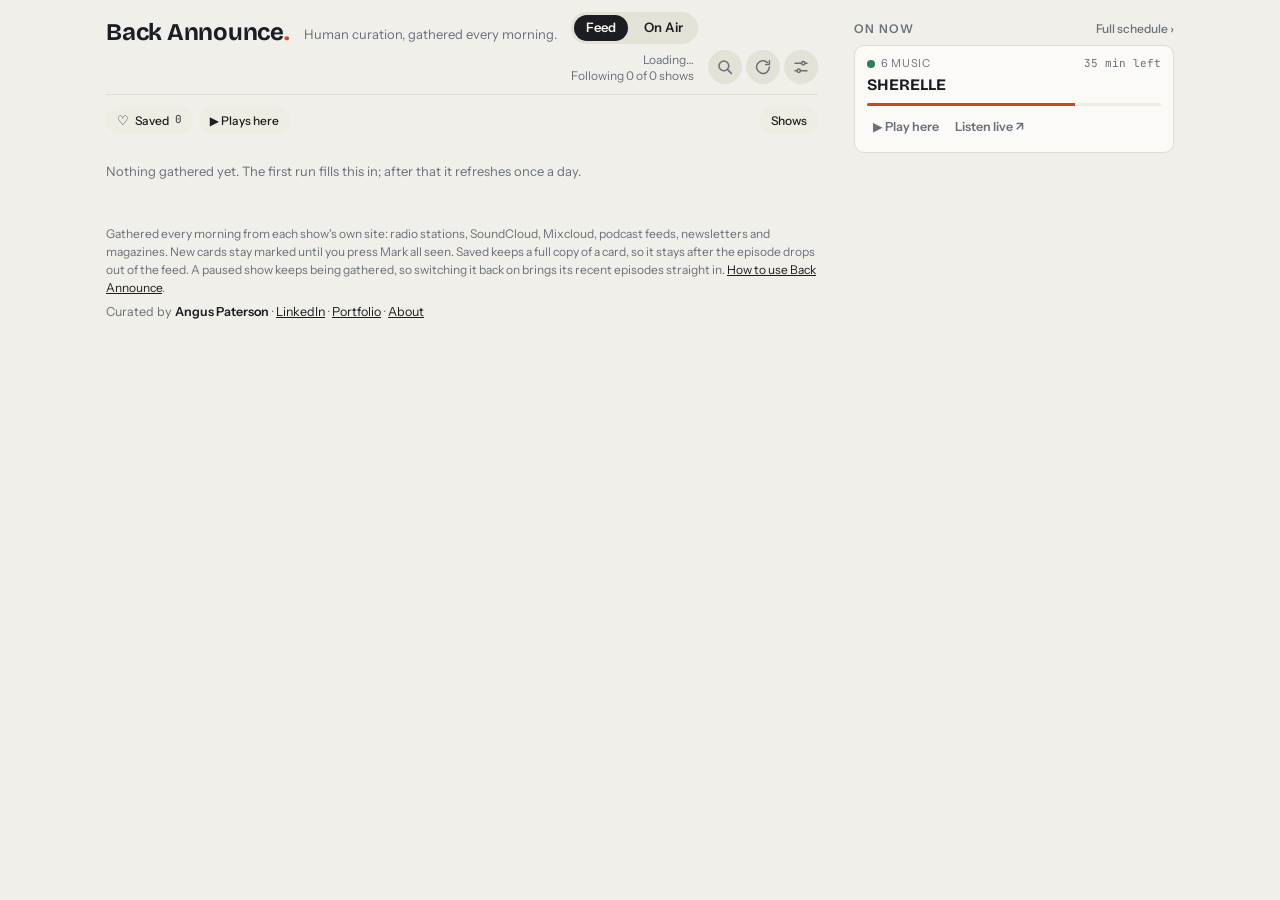
==== web/index.html @ 8b557dff "web: search, resume and Up next, show descriptions, laptop layout, opening screen - Search across re" ====
<!doctype html>
<html lang="en-AU">
<head>
<meta charset="utf-8">
<meta name="viewport" content="width=device-width, initial-scale=1, viewport-fit=cover">
<title>Back Announce: human curation, gathered every morning</title>
<meta name="description" content="Human curation, gathered every morning: radio shows, mixes, podcasts and writing where someone tells you what you just heard.">
<!-- The card LinkedIn, Facebook and X show when the address is shared. -->
<meta property="og:type" content="website">
<meta property="og:site_name" content="Back Announce">
<meta property="og:title" content="Back Announce: human curation, gathered every morning">
<meta property="og:description" content="Hand-picked radio shows, mixes, podcasts and music writers in one timeline. No algorithm, no account.">
<meta property="og:url" content="https://angusthomaspaterson.github.io/back-announce/">
<meta property="og:image" content="https://angusthomaspaterson.github.io/back-announce/icons/preview.png">
<meta property="og:image:width" content="1200">
<meta property="og:image:height" content="630">
<meta name="twitter:card" content="summary_large_image">
<meta name="theme-color" content="#f0efe9" media="(prefers-color-scheme: light)">
<meta name="theme-color" content="#121417" media="(prefers-color-scheme: dark)">
<meta name="mobile-web-app-capable" content="yes">
<meta name="apple-mobile-web-app-capable" content="yes">
<meta name="apple-mobile-web-app-status-bar-style" content="default">
<meta name="apple-mobile-web-app-title" content="Back Announce">
<link rel="manifest" href="manifest.webmanifest">
<link rel="icon" href="icons/icon.svg" type="image/svg+xml">
<link rel="apple-touch-icon" href="icons/apple-touch-icon.png">
<link rel="preconnect" href="https://fonts.googleapis.com">
<link rel="preconnect" href="https://fonts.gstatic.com" crossorigin>
<link rel="stylesheet" href="https://fonts.googleapis.com/css2?family=Bricolage+Grotesque:opsz,wght@12..96,500;12..96,700&family=Instrument+Sans:wght@400;500;600&family=JetBrains+Mono:wght@400;600&display=swap">
<link rel="stylesheet" href="app.css">
<!-- The light or dark setting, applied before anything paints. -->
<script>try{var t=localStorage.getItem('ba.theme');if(t==='light'||t==='dark')document.documentElement.dataset.theme=t}catch(e){}</script>
</head>
<body>

<!-- The opening screen: once per visit, skipped when the device asks for less motion. -->
<div class="splash" id="splash" aria-hidden="true">
  <div class="sp-in">
    <svg class="sp-rings" viewBox="0 0 200 200" aria-hidden="true"><circle cx="100" cy="100" r="30"/><circle cx="100" cy="100" r="30"/><circle cx="100" cy="100" r="30"/></svg>
    <b class="sp-word">Back Announce<i>.</i></b>
    <span class="sp-tag">Human curation, gathered every morning.</span>
  </div>
</div>
<script>try{if(sessionStorage.getItem('ba.splashed')||matchMedia('(prefers-reduced-motion: reduce)').matches)document.getElementById('splash').remove();else sessionStorage.setItem('ba.splashed','1')}catch(e){var s=document.getElementById('splash');if(s)s.remove()}</script>

<header class="top">
  <h1 id="title">Back Announce</h1>
  <p class="tagline" id="tagline">Human curation, gathered every morning.</p>
  <nav class="tabs" aria-label="Sections">
    <a href="#feed" id="tabFeed">Feed <span class="badge" id="feedNew" hidden></span></a>
    <a href="#onair" id="tabOnair">On Air <span class="dot" id="onairLive" aria-hidden="true" hidden></span></a>
  </nav>
  <div class="meta" id="meta">Loading…</div>
  <div class="clocks" id="clocks" hidden>
    <div class="clock"><span class="lbl" id="lblHome">Perth</span><span class="t num" id="clkPerth">--:--</span><span class="z" id="datePerth"></span></div>
    <div class="clock"><span class="lbl">London</span><span class="t num" id="clkLon">--:--</span><span class="z" id="zLon"></span></div>
    <div class="clock"><span class="lbl">Sydney</span><span class="t num" id="clkSyd">--:--</span><span class="z" id="zSyd"></span></div>
  </div>
  <div class="hacts">
    <a class="ibtn" id="searchBtn" href="#search" aria-label="Search" title="Search"><svg viewBox="0 0 24 24" width="18" height="18" fill="none" stroke="currentColor" stroke-width="2" stroke-linecap="round" aria-hidden="true"><circle cx="10.5" cy="10.5" r="6.5"/><path d="M15.5 15.5 20.5 20.5"/></svg></a>
    <button class="ibtn" id="refreshBtn" aria-label="Refresh" title="Refresh"><svg viewBox="0 0 24 24" width="18" height="18" fill="none" stroke="currentColor" stroke-width="2" stroke-linecap="round" stroke-linejoin="round" aria-hidden="true"><path d="M20.5 12a8.5 8.5 0 1 1-2.6-6.1"/><path d="M20.5 3.5v5h-5"/></svg></button>
    <button class="ibtn" id="settingsBtn" aria-label="Settings" title="Settings"><svg viewBox="0 0 24 24" width="18" height="18" fill="none" stroke="currentColor" stroke-width="2" stroke-linecap="round" aria-hidden="true"><path d="M4 7h9M17 7h3M4 17h3M11 17h9"/><circle cx="15" cy="7" r="2.2"/><circle cx="9" cy="17" r="2.2"/></svg></button>
  </div>
</header>

<main id="feed" class="fd">
  <section class="welcome" id="welcome" aria-label="Welcome" hidden></section>
  <div class="filters" id="filters" role="group" aria-label="Groups"></div>
  <div id="stream"><div class="loading"><b>Back Announce<i>.</i></b><span>Human curation, gathered every morning.</span></div></div>
  <div class="srchead" id="srcHead" hidden></div>
  <div id="srcPage" hidden></div>
  <section id="addView" hidden>
    <div class="srchead"><button class="chip back" id="addBack">‹ Back</button></div>
    <div class="add" id="addBody"></div>
  </section>
  <section id="suggestView" hidden>
    <div class="srchead"><button class="chip back" id="suggestBack">‹ Back</button></div>
    <div class="suggest set" id="suggestBody"></div>
  </section>
  <section id="searchView" hidden>
    <div class="srchead"><button class="chip back" id="searchBack">‹ Back</button>
      <input class="srcsearch" id="searchIn" type="search" placeholder="An artist, a DJ, a label, a track…" aria-label="Search episodes and shows" autocomplete="off" enterkeyhint="search"></div>
    <div id="searchOut"></div>
  </section>
  <section id="sourcesView" hidden>
    <div class="srchead"><button class="chip back" id="sourcesBack">‹ Back to the feed</button></div>
    <div class="mng" id="mng"></div>
    <div id="sources"></div>
  </section>
  <footer id="feedFoot">
    <p>Gathered every morning from each show's own site: radio stations, SoundCloud, Mixcloud, podcast feeds, newsletters and magazines. New cards stay marked until you press Mark all seen. Saved keeps a full copy of a card, so it stays after the episode drops out of the feed. A paused show keeps being gathered, so switching it back on brings its recent episodes straight in. <a href="#help">How to use Back Announce</a>.</p>
    <p class="credit">Curated by <b>Angus Paterson</b> · <a href="https://www.linkedin.com/in/angusthomaspaterson/" target="_blank" rel="noopener">LinkedIn</a> · <a href="https://anguspatersonux.com/" target="_blank" rel="noopener">Portfolio</a> · <a href="#help" class="visitor-only">About</a></p>
  </footer>
</main>

<!-- On a laptop, a second column beside the feed: what's on air now and the latest picks. -->
<aside class="side" id="side" aria-label="On now and Angus's picks">
  <section>
    <h2>On now <a href="#onair">Full schedule ›</a></h2>
    <div id="sideNow"></div>
  </section>
  <section id="sidePicksBox" hidden>
    <h2>Angus's picks <a href="#picks">All ›</a></h2>
    <div id="sidePicks"></div>
  </section>
</aside>

<main id="onair" class="oa" hidden>
  <div class="filters" id="oaFilters" role="group" aria-label="Stations"></div>
  <section>
    <h2>On now</h2>
    <div class="now" id="now"></div>
  </section>
  <section>
    <h2>Next 24 hours <span class="sub homezone">Perth time</span></h2>
    <div class="list" id="next"></div>
  </section>
  <section>
    <h2>This week <span class="sub homezone">Perth time</span></h2>
    <div class="days" id="days" role="tablist"></div>
    <div class="list" id="week"></div>
  </section>
  <section>
    <h2>Follow on demand <span class="sub">no fixed slot, or monthly</span></h2>
    <div class="follow" id="follow"></div>
  </section>
  <!-- Angus's own radio-app addresses and the clock-change note: owner only. -->
  <section class="owner-only">
    <h2>Stream addresses <span class="sub">paste into Transistor, Tray FM or Broadcasts</span></h2>
    <div class="streams" id="streams"></div>
  </section>
  <footer>
    <p id="dstNote" class="owner-only"></p>
    <p>Times are worked out from each station's own clock, daylight saving included. Stations move shows around; if a slot looks wrong, the station's own schedule wins.</p>
  </footer>
</main>

<main id="help" class="hp" hidden>
  <p class="strap">Human curation, gathered every morning.</p>

  <!-- For visitors: anyone using the app without the owner's token. -->
  <div class="visitor-only">
  <p class="lead">Back Announce gathers the latest episodes and articles from radio shows, mixes, podcasts and music writers into one timeline, plus what's live right now on the radio. Every show in it was chosen by a person. Nothing is recommended by an algorithm.</p>
  <p class="credit">Curated by <b>Angus Paterson</b> · <a href="https://www.linkedin.com/in/angusthomaspaterson/" target="_blank" rel="noopener">LinkedIn</a> · <a href="https://anguspatersonux.com/" target="_blank" rel="noopener">Portfolio</a></p>

  <h2>Make it yours</h2>
  <ul>
    <li>You start with Angus's feed. Tap <b>Shows</b> at the end of the row of chips to see every show in the catalogue, each with a switch. Switch off what you don't want, and switch on anything he has paused.</li>
    <li>On that screen, the search box finds a show by name. <b>New</b> lists shows added in the last three weeks.</li>
    <li><b>Pause show</b> on a card does the same as its switch: the show leaves your feed until you switch it back on.</li>
    <li>The coloured chips (NTS, BBC, Bass and so on) hide or show a whole category. <b>▶ Plays here</b> shows only episodes you can play inside the app.</li>
    <li>Know a show that belongs here? <b>Suggest a show</b>, on the Shows screen, sends Angus the link.</li>
  </ul>

  <h2>The feed</h2>
  <ul>
    <li><b>Newest first,</b> under day headings in your own time. <b>New</b> marks anything since you last pressed <b>Mark all seen</b>.</li>
    <li><b>Tap a card's text</b> to read all of it. Where a station publishes its tracklist, it's there.</li>
    <li><b>Tap a show's name</b> to see what it's about and its latest episodes. <b>Back</b> returns you to the same spot.</li>
    <li><b>Search</b> (the magnifying glass, top right) looks through every recent episode's title, description and tracklist, and every show. Try an artist, a DJ or a label.</li>
    <li><b>Open</b> goes to the episode or article; the button says where, such as <b>Open in NTS</b>. On Android it opens the NTS, BBC Sounds, ABC listen, SoundCloud, Mixcloud or Spotify app if you have it.</li>
    <li><b>Save</b> (the heart) keeps a copy in your Saved list, so it stays after the episode drops out of the feed. <b>Share</b> sends the episode to someone.</li>
    <li><b>Angus's picks</b> are episodes he has singled out, each with a note on why.</li>
  </ul>

  <h2>Listening here</h2>
  <ul>
    <li><b>▶ Play</b> plays the episode in the player at the bottom, where the audio allows it. Your phone's lock screen shows it too.</li>
    <li>Stop part way and the button says <b>Resume</b> with the time; it picks up where you left off. A thin bar on the card shows how far you got, and <b>Played ✓</b> marks one you finished.</li>
    <li><b>+ Up next</b> lines an episode up to play after the current one. The player shows what's next.</li>
    <li>In the player, <b>−15s</b> and <b>+30s</b> skip, and the speed button cycles through 1×, 1.25×, 1.5×, 2× and 0.75×.</li>
  </ul>

  <h2>Take it with you</h2>
  <ul>
    <li><b>Take it to another device</b>, on the Shows screen and in Settings, makes a link and a QR code that carry your shows and Saved cards. Open it on your other phone or computer.</li>
    <li><b>Share my feed</b> makes a link to the shows you follow, for a friend to try.</li>
    <li><b>Install it:</b> Settings has an <b>Install</b> button where your browser allows it. Otherwise, in Chrome or Edge use Install in the browser's menu; on an iPhone use Safari's Share button, then Add to Home Screen. It then opens like any other app.</li>
  </ul>

  <h2>On Air</h2>
  <ul>
    <li><b>On now</b> with time left, <b>Next 24 hours</b>, and <b>This week</b> by day, all in your own time.</li>
    <li><b>Listen live</b> opens the station's own player. <b>Play here</b> plays it in the app where the station allows it.</li>
  </ul>

  <h2>Your privacy</h2>
  <p>There is no account. Your shows, Saved cards, listening places and seen marker are kept in this browser, on this device, and are never uploaded. Clearing the browser's data removes them, so use <b>Take it to another device</b> if you want a copy.</p>
  <p>Visits are counted anonymously with <a href="https://www.goatcounter.com/" target="_blank" rel="noopener">GoatCounter</a>, so Angus can see roughly how many people use the app and which screens they open. It sets no cookies, keeps no IP addresses and can't tell who you are. It never records which shows or episodes you follow, save or play.</p>

  <h2 id="about">About</h2>
  <p>Back Announce was made by Angus Paterson, a former music journalist in Perth, to keep up with the radio shows, mixes and writers he follows without an algorithm choosing for him. It reads each show's own public feed or page once a day and links back to it. Every episode plays from, or opens at, the show's own home, and the credit stays with the people who made it.</p>
  <p>Run a show listed here and would rather it wasn't? Or spotted something wrong? Message Angus on <a href="https://www.linkedin.com/in/angusthomaspaterson/" target="_blank" rel="noopener">LinkedIn</a> and he'll sort it.</p>

  <h2>When things update</h2>
  <p>The feed is gathered once a day, early in the morning Perth time. Press <b>Refresh</b> (the circular arrow, top right) to load the latest.</p>

  <h2>Starting again</h2>
  <p>Settings (the two sliders, top right) has <b>Start again</b>, which brings back the welcome screen and Angus's selection. Your Saved cards stay.</p>
  </div>

  <!-- For the owner: the device has a token. -->
  <div class="owner-only">
  <p class="lead">Radio shows, mixes, podcasts and writing from the sources you chose, in one timeline, plus what's live now on your stations. Everything lives in your GitHub repository <a href="https://github.com/angusthomaspaterson/back-announce" target="_blank" rel="noopener">back-announce</a>; this app and any other device read and write the same copy.</p>

  <h2>Set up each device once</h2>
  <ol>
    <li><b>Install it.</b> On the Pixel, open the site in Chrome, tap the three dots, then <b>Add to Home screen</b> and <b>Install</b>. On the laptop, use the install icon at the right of Chrome's address bar.</li>
    <li><b>Turn on saving.</b> Tap the Settings button (the two sliders, top right), paste a GitHub token and press <b>Save token</b>. Settings has the steps for making one under "How to make a token". Make a separate token for each device.</li>
    <li>Without a token the app works as it does for a visitor: Save, Pause and Mark all seen are kept on that device only and don't reach your other devices.</li>
  </ol>

  <h2>Feed</h2>
  <ul>
    <li><b>Newest first,</b> under day headings in Perth time. <b>New</b> marks anything since you last pressed <b>Mark all seen</b>; the number on the Feed tab counts them.</li>
    <li><b>Tap a card's text</b> to read all of it. On a First Floor recommendations card this also lists each record with its link.</li>
    <li><b>Tap the round initials or the source's name</b> to see everything stored from that source. <b>Back</b> returns you to the same spot.</li>
    <li><b>Group chips</b> (Bass, NTS, Writing and so on) hide or show a group. This is remembered on this device only.</li>
    <li><b>Open</b> goes to the episode or article. <b>Play</b> plays it in the player at the bottom; the lock screen shows it, with play, pause, back 15 seconds and forward 30. The player also has a speed button, and <b>+ Up next</b> on a card queues an episode.</li>
    <li>Each device remembers where you stopped an episode: the button then says <b>Resume</b> with the time, and a finished one shows <b>Played ✓</b>. This is kept on the device, not in GitHub.</li>
    <li><b>Search</b> (the magnifying glass) looks through every recent episode's title, description and tracklist, and every source.</li>
    <li><b>Save</b> (the heart) keeps a full copy in Saved, so it stays after the episode drops out of the feed.</li>
    <li><b>Pause source</b> hides that source on every device. It is still gathered, so resuming it brings its recent episodes straight back.</li>
    <li>Every Save, Pause and Mark all seen shows a message at the bottom with <b>Undo</b>.</li>
    <li><b>Refresh</b> (the circular arrow, top right) fetches the latest feed and any changes from your other device. It also happens by itself when you come back to the app after a few minutes.</li>
  </ul>

  <h2>Saved</h2>
  <ul>
    <li>Tap the <b>Saved</b> chip at the start of the row. Newest saves first, under the day you saved them.</li>
    <li>Tap the heart to remove one; <b>Undo</b> brings it back.</li>
  </ul>

  <h2>Sources</h2>
  <ul>
    <li>Tap the <b>Sources</b> chip at the end of the row. Each source has a switch; <b>Pause group</b> and <b>Resume group</b> do a whole group.</li>
    <li><b>All, Following, Paused</b> filter the list. <b>Keep only my original 20</b>, the "added 1 Oct" and "added 11 Oct" buttons and <b>Resume everything</b> work on whole batches.</li>
    <li>The right-hand column shows the date of the newest item, or <b>failed</b> (the last fetch didn't work, the older items are kept), or <b>link only</b> (the site refused the gatherer, and the card opens the site instead).</li>
    <li>Tap a name to open that source's page.</li>
  </ul>

  <h2>On Air</h2>
  <ul>
    <li><b>On now</b> with time left, <b>Next 24 hours</b>, and <b>This week</b> by day. Everything is in Perth time, and UK, Sydney and Berlin clock changes are handled automatically.</li>
    <li><b>Station chips</b> hide or show a station on this device.</li>
    <li><b>Listen live</b> opens the station's own player. <b>Play here</b> plays it in the app, and the lock screen shows the show on now, updating when the next one starts.</li>
    <li><b>Copy stream</b> copies the address for a radio app. triple j, Double J and FluxFM can't play inside the app; use Listen live for those.</li>
  </ul>

  <h2>Offline</h2>
  <p>The app keeps the last feed and your recent pictures, so it opens with no signal. Saves and pauses made offline are sent when the connection is back. Playing audio needs a connection.</p>

  <h2>When things update</h2>
  <ul>
    <li><b>The feed</b> is gathered on GitHub once a day, early in the morning. It's set for 3:17 am Perth time, but GitHub often runs it a couple of hours late, so it's usually done by about 6 am. A source you add is gathered within a few minutes.</li>
    <li><b>The Substack newsletters</b> (First Floor, No Tags, Futurism Restated, Tone Glow, Erratic Aesthetic, and five you've paused) are gathered by the laptop once a day, at 5:30 am or as soon as it's next on, because Substack turns GitHub away. YouTube does the same, so Underground Live Forever is gathered by the laptop too.</li>
    <li><b>The Back Announce page in Claude</b> copies the latest episodes, your Saved list and upcoming releases at about 7 am each day.</li>
    <li><b>The app</b> picks up a new gather a few minutes after it finishes.</li>
    <li><b>Your saves and pauses</b> reach GitHub a couple of seconds after you tap. The status line says "saving…" until they have.</li>
  </ul>

  <h2>If something looks wrong</h2>
  <ul>
    <li><b>The status line says "not saved".</b> Open Settings; it says why. Usually the token has expired, so make a new one and paste it in.</li>
    <li><b>The "Updated" time is more than a day old,</b> or a yellow note at the top of the feed says it hasn't refreshed. On GitHub, open the repository's <a href="https://github.com/angusthomaspaterson/back-announce/actions" target="_blank" rel="noopener">Actions</a> tab and choose <b>Gather the feed</b>. If a yellow banner says it was disabled, press <b>Enable workflow</b>. Then press <b>Run workflow</b>.</li>
    <li><b>The Substack sources are behind.</b> The laptop has been off; they catch up next time it's on.</li>
    <li><b>A source says "failed" for days.</b> The site may have moved its feed. Ask Claude in the back-announce folder to look into it.</li>
    <li><b>You see an old version of the app.</b> Close it fully and open it again.</li>
  </ul>

  <h2>Adding a source</h2>
  <ul>
    <li>On the Sources screen, tap <b>+ Add source</b> and paste a link. Or, in another app such as NTS, SoundCloud, Mixcloud or Apple Podcasts, tap <b>Share</b> and choose <b>Back Announce</b>.</li>
    <li>Links that work: NTS and Rinse FM shows or episodes, Mixcloud and SoundCloud accounts or tracks, Apple Podcasts shows, any podcast or newsletter feed, Substack newsletters, and magazine websites that publish a feed. Spotify, YouTube and Bandcamp pages don't have feeds.</li>
    <li>GitHub checks the link, which takes about a minute, then shows the latest episodes. Check the name, pick a group (or make a new one) and tap <b>Add to Back Announce</b>. Its episodes arrive a few minutes later.</li>
    <li>If you already follow it, the app says so and takes you to its page.</li>
    <li>To rename, regroup or remove a source, ask Claude in the back-announce folder for now.</li>
  </ul>

  <h2>Opening links in other apps</h2>
  <ul>
    <li>On the Pixel, links open in their own apps: SoundCloud, Mixcloud, Spotify, NTS, YouTube, KEXP, BBC Sounds, and ABC listen for triple j and Double J. If an app isn't installed, the link opens the website instead.</li>
    <li>Rinse FM links open the Rinse website, because the Rinse app doesn't accept links from other apps. For Rinse live, open the Rinse app yourself.</li>
    <li>Podcast episodes and Anjunadeep releases have a <b>Spotify</b> button. It opens Spotify searching for that episode or release, usually with the right one at the top. Mixes, radio shows and writing don't have one, because they are rarely on Spotify.</li>
  </ul>

  <h2>Visitors and your picks</h2>
  <ul>
    <li><b>Visitors</b> (anyone without your token) start with your followed shows and can pause, save and mark seen for themselves. Their choices stay in their own browser and never reach you or GitHub. They don't see your Saved list in the app.</li>
    <li><b>Pick</b>, on any card, adds it to <b>Angus's picks</b> with your note. Picks are public. Tap <b>Picked ✓</b> to change the note or remove the pick. The newest 40 are kept.</li>
    <li><b>Share my feed</b>, on the Sources screen, makes a link to the shows you follow.</li>
    <li>To see what a visitor sees, open the site in a private browser window.</li>
    <li><b>Visit counts</b> are at <a href="https://backannounce.goatcounter.com/" target="_blank" rel="noopener">backannounce.goatcounter.com</a>: screens opened and actions such as Play or Save, never which show. Devices with your token aren't counted.</li>
  </ul>
  </div>
</main>

<div class="player" id="player" hidden>
  <div class="pinfo"><span class="pname" id="pName"></span><span class="psub" id="pSub"></span></div>
  <button class="pclose" id="pClose" aria-label="Close player">✕</button>
  <audio id="audio" controls preload="none"></audio>
  <div class="pctl">
    <button class="pb" id="pBack" aria-label="Back 15 seconds">−15s</button>
    <button class="pb" id="pFwd" aria-label="Forward 30 seconds">+30s</button>
    <button class="pb" id="pRate" aria-label="Playback speed">1×</button>
    <span class="pnext" id="pNext" hidden><span class="lbl">Up next</span> <span class="nm" id="pNextName"></span>
      <button class="pb" id="pSkip">Play now</button><button class="pb q" id="pClear" aria-label="Clear Up next">Clear</button></span>
  </div>
</div>

<dialog class="settings" id="settings" aria-labelledby="setTitle">
  <form method="dialog" class="set">
    <h2 id="setTitle">Settings</h2>
    <div class="visitor-only">
      <p class="hint">Your shows, Saved cards and seen marker are kept on this device only. There is no account, and none of them is uploaded. Visits are counted anonymously (see Help, Your privacy).</p>
      <div class="setrow"><button type="button" class="btn" id="setCarry">Take it to another device</button><button type="button" class="btn" id="setShare">Share my feed</button></div>
      <div class="setrow"><button type="button" class="btn" id="setReset" title="Bring back the welcome screen and Angus's selection. Your Saved cards stay.">Start again</button></div>
    </div>
    <label for="themeSel">Appearance</label>
    <select id="themeSel" class="setsel"><option value="auto">Match this device</option><option value="light">Light</option><option value="dark">Dark</option></select>
    <div class="setrow" id="installRow" hidden><button type="button" class="btn p" id="installBtn">Install Back Announce</button></div>
    <p class="hint" id="installHint" hidden></p>
    <details id="ownerBox">
    <summary class="visitor-only">Owner sign-in</summary>
    <p class="hint">A GitHub token makes this one of Angus's own devices: saves, pauses and picks go to the repository and reach his other devices. It is kept on this device only, and only ever sent to GitHub.</p>
    <label for="tokenIn">GitHub token</label>
    <input id="tokenIn" type="password" autocomplete="off" autocapitalize="off" spellcheck="false" placeholder="github_pat_…">
    <div class="setrow"><button type="button" class="btn p" id="tokenSave">Save token</button><button type="button" class="btn" id="tokenRemove" hidden>Remove token</button></div>
    <p class="setstatus" id="tokenStatus" role="status"></p>
    <details>
      <summary>How to make a token</summary>
      <ol>
        <li>On this device, open <a href="https://github.com/settings/personal-access-tokens/new" target="_blank" rel="noopener">github.com/settings/personal-access-tokens/new</a> and sign in.</li>
        <li><b>Token name:</b> Back Announce, plus the device, for example <code>Back Announce Pixel</code>.</li>
        <li><b>Expiration:</b> pick the longest option offered, and note the date.</li>
        <li><b>Repository access:</b> choose <b>Only select repositories</b>, then pick <b>back-announce</b>.</li>
        <li><b>Permissions:</b> open <b>Repository permissions</b>, find <b>Contents</b> and set it to <b>Read and write</b>. Leave everything else alone. GitHub adds Metadata (read only) by itself; that is expected.</li>
        <li>Press <b>Generate token</b>, copy it, paste it in the box above and press <b>Save token</b>.</li>
      </ol>
      <p class="hint">Treat it like a password. Make a separate one for each device, so you can cancel one without affecting the other.</p>
    </details>
    </details>
    <p class="hint"><a href="#help" id="helpLink">How to use Back Announce</a></p>
    <p class="hint" id="versionLine"></p>
    <div class="setrow end"><button class="btn" value="close">Close</button></div>
  </form>
</dialog>

<dialog class="settings" id="carryDlg" aria-labelledby="carryTitle">
  <form method="dialog" class="set">
    <h2 id="carryTitle">Take it to another device</h2>
    <p class="hint" id="carryWhat"></p>
    <div class="qr" id="carryQr"></div>
    <p class="hint" id="carryScan">Point the other device's camera at this code and open the link it shows. Saved cards come across where the episode is still in the feed.</p>
    <p class="hint">Or copy a link that carries everything, and send it to yourself.</p>
    <div class="setrow"><button type="button" class="btn p" id="carryCopy">Copy link</button></div>
    <p class="setstatus" id="carryStatus" role="status"></p>
    <p class="hint">Nothing is uploaded. The code and the link hold your choices themselves, so anyone you give them to can copy your setup.</p>
    <div class="setrow end"><button class="btn" value="close">Close</button></div>
  </form>
</dialog>

<dialog class="settings" id="pickDlg" aria-labelledby="pickTitle">
  <form method="dialog" class="set">
    <h2 id="pickTitle">Angus's picks</h2>
    <p class="hint" id="pickWhat"></p>
    <label for="pickNote">Why is this one worth hearing?</label>
    <textarea id="pickNote" rows="4" maxlength="400" placeholder="A line or two, in your own words"></textarea>
    <p class="hint">Picks are public: every visitor sees this card and your note. Your Saved list is separate and isn't shown to anyone.</p>
    <div class="setrow"><button type="button" class="btn p" id="pickSave">Save pick</button><button type="button" class="btn" id="pickRemove" hidden>Remove pick</button></div>
    <p class="setstatus" id="pickStatus" role="status"></p>
    <div class="setrow end"><button class="btn" value="close">Cancel</button></div>
  </form>
</dialog>

<div class="toast" id="toast" role="status" aria-live="polite" hidden><span id="toastTxt"></span><button id="toastUndo">Undo</button></div>

<script type="module" src="js/app.js"></script>
</body>
</html>
---- web/app.css ----
/* Back Announce. Tokens and layout ported from the Claude version: one column of cards for the feed,
   a listings page with a time rail for On Air. */
:root{
  --bg:#f0efe9; --panel:#fbfaf6; --fg:#1b1d22; --muted:#6b6f78; --line:#dedcd3;
  --accent:#d3441c; --accent-ink:#ffffff; --live:#d3441c; --soft:#efece3; --chip:#e4e1d6; --chip-on:#1b1d22; --chip-on-fg:#f5f4ef; --new:#d3441c; --shadow:0 1px 2px rgba(27,29,34,.06);
  --display:"Bricolage Grotesque","Instrument Sans",system-ui,sans-serif;
  --body:"Instrument Sans",system-ui,-apple-system,"Segoe UI",sans-serif;
  --mono:"JetBrains Mono",ui-monospace,SFMono-Regular,Menlo,monospace;
  color-scheme:light;
}
@media (prefers-color-scheme: dark){ :root:not([data-theme="light"]){
  --bg:#121417; --panel:#1c1f26; --fg:#ecebe4; --muted:#9a9ea8; --line:#2e323b;
  --accent:#ff6a3d; --accent-ink:#15171c; --live:#ff6a3d; --soft:#262a33; --chip:#272b34; --chip-on:#ecebe4; --chip-on-fg:#15171c; --new:#ff6a3d; --shadow:none; color-scheme:dark } }
:root[data-theme="dark"]{
  --bg:#121417; --panel:#1c1f26; --fg:#ecebe4; --muted:#9a9ea8; --line:#2e323b;
  --accent:#ff6a3d; --accent-ink:#15171c; --live:#ff6a3d; --soft:#262a33; --chip:#272b34; --chip-on:#ecebe4; --chip-on-fg:#15171c; --new:#ff6a3d; --shadow:none; color-scheme:dark }

*{box-sizing:border-box}
html{background:var(--bg)}
body{background:var(--bg);color:var(--fg);font-family:var(--body);font-size:14px;line-height:1.45;padding-inline:max(16px,env(safe-area-inset-left)) max(16px,env(safe-area-inset-right));padding-block:0 calc(40px + env(safe-area-inset-bottom,0px));max-width:680px;margin:0 auto}
body.has-player{padding-bottom:calc(190px + env(safe-area-inset-bottom,0px))}
a{color:inherit}
h1,h2,h3{margin:0;font-family:var(--display);text-wrap:balance}
button{font:inherit;color:inherit;background:none;border:0;cursor:pointer}
:focus-visible{outline:2px solid var(--accent);outline-offset:2px}
img{max-width:100%}
.num{font-family:var(--mono);font-variant-numeric:tabular-nums}
[hidden]{display:none !important}

/* ---- header and tabs ---- */
header.top{position:sticky;top:0;z-index:5;background:var(--bg);padding-block:calc(12px + env(safe-area-inset-top,0px)) 10px;border-bottom:1px solid var(--line);display:flex;flex-wrap:wrap;align-items:flex-end;gap:6px 14px}
header.top h1{font-size:24px;font-weight:700;letter-spacing:-.01em;line-height:1}
/* The strapline shows only on wide screens, beside the title; phones keep every pixel for the feed. */
.tagline{display:none;margin:0;color:var(--muted);font-size:13px;line-height:1;align-self:flex-end;padding-bottom:3px}
@media (min-width:900px){ .tagline{display:block} }
.tabs{display:flex;gap:4px;background:var(--chip);border-radius:999px;padding:3px}
.tabs a{text-decoration:none;font-weight:600;font-size:13px;padding:5px 12px;border-radius:999px;display:inline-flex;align-items:center;gap:6px;line-height:1.2}
.tabs a[aria-current="page"]{background:var(--chip-on);color:var(--chip-on-fg)}
.tabs .badge{font-family:var(--mono);font-size:10.5px;font-weight:600;background:var(--accent);color:var(--accent-ink);border-radius:999px;padding:1px 6px;line-height:1.4}
.tabs .dot{display:inline-block;width:8px;height:8px;border-radius:50%;background:var(--live);animation:pulse 2s infinite}
@keyframes pulse{0%,100%{opacity:1}50%{opacity:.35}}
@media (prefers-reduced-motion: reduce){.tabs .dot{animation:none}}
header.top .meta{color:var(--muted);font-size:12px;margin-left:auto;text-align:right;line-height:1.3}
.clocks{display:flex;gap:14px;margin-left:auto;flex-wrap:wrap}
.clock{display:flex;flex-direction:column;line-height:1.15}
.clock .lbl{font-size:10.5px;letter-spacing:.08em;text-transform:uppercase;color:var(--muted)}
.clock .t{font-family:var(--mono);font-size:17px;font-weight:600;font-variant-numeric:tabular-nums}
.clock .z{font-size:11px;color:var(--muted)}
.hacts{display:flex;gap:4px}
.ibtn{width:34px;height:34px;border-radius:50%;display:inline-flex;align-items:center;justify-content:center;color:var(--muted);background:var(--chip)}
.ibtn:hover{color:var(--fg)}
.ibtn[disabled]{cursor:default}
.ibtn.spin svg{animation:spin .9s linear infinite}
@keyframes spin{to{transform:rotate(360deg)}}
@media (max-width:420px){
  /* Row 1: title and the two round buttons. Row 2: the tabs. Row 3: the status line. */
  header.top h1{order:0;flex:1 1 calc(100% - 140px)} .hacts{order:1} .tabs{order:2}
  header.top .meta{order:3;width:100%;margin-left:0;text-align:left} .clocks{order:3;width:100%;margin-left:0}
}
.bad{color:var(--accent)}

/* ---- settings ---- */
dialog.settings{border:1px solid var(--line);border-radius:16px;background:var(--panel);color:var(--fg);padding:18px;width:min(460px,calc(100vw - 24px));max-height:calc(100dvh - 24px);overflow:auto}
dialog.settings::backdrop{background:rgba(0,0,0,.45)}
.set h2{font-size:20px;margin-bottom:6px}
.set label{display:block;font-weight:600;margin:14px 0 4px}
.set input{width:100%;font-family:var(--mono);font-size:13px;padding:9px 10px;border-radius:8px;border:1px solid var(--line);background:var(--bg);color:var(--fg)}
.set .hint{color:var(--muted);font-size:13px;margin:6px 0 0}
.set textarea{width:100%;font:inherit;font-size:14px;line-height:1.4;padding:9px 10px;border-radius:8px;border:1px solid var(--line);background:var(--bg);color:var(--fg);resize:vertical}
.setrow{display:flex;gap:8px;margin-top:10px;flex-wrap:wrap}
.setrow.end{justify-content:flex-end;margin-top:16px}
.setstatus{font-size:13px;margin:10px 0 0;min-height:1.4em}
.setstatus.bad{color:var(--accent)}
.set details{margin-top:14px;font-size:13px;border-top:1px solid var(--line);padding-top:10px}
.set summary{cursor:pointer;font-weight:600}
.set ol{padding-left:20px;margin:8px 0;display:grid;gap:6px}
.set code{font-family:var(--mono);font-size:12px;background:var(--soft);padding:1px 4px;border-radius:4px}
.btn[disabled]{opacity:.6;cursor:default}

/* ---- shared ---- */
.filters{display:flex;flex-wrap:wrap;gap:6px;padding-block:12px 4px;align-items:center}
.chip{border-radius:999px;padding:4px 10px;background:var(--chip);font-size:12px;font-weight:500;display:inline-flex;align-items:center;gap:6px;border:1px solid transparent}
.chip .sw{width:8px;height:8px;border-radius:50%;background:var(--sc,var(--muted))}
.chip[aria-pressed="true"]{background:var(--chip-on);color:var(--chip-on-fg)}
.chip[aria-pressed="false"]{opacity:.55}
.chip.act{margin-left:auto;background:var(--soft);opacity:1}
.chip .cnt{font-family:var(--mono);font-size:11px;opacity:.75}
.btn{border-radius:8px;padding:6px 10px;font-size:12.5px;font-weight:600;background:var(--soft);color:var(--fg);text-decoration:none;display:inline-flex;align-items:center;gap:5px}
.btn.p{background:var(--accent);color:var(--accent-ink)}
.btn.q{background:none;color:var(--muted);padding-inline:6px}
.btn.q:hover{color:var(--fg)}
.empty{color:var(--muted);padding:24px 0;font-size:13px;line-height:1.5}
.empty.err{color:var(--accent)}
footer{color:var(--muted);font-size:12px;padding-top:20px;line-height:1.5}
footer p{margin:0 0 6px}
.credit{color:var(--muted);font-size:12.5px}
.credit b{color:var(--fg);font-weight:600}
.credit a{color:var(--fg)}
/* Help and Settings show different parts to the owner (a token is on the device) and to a visitor. */
body[data-mode="owner"] .visitor-only, body[data-mode="visitor"] .owner-only, body:not([data-mode]) .owner-only{display:none}
/* The wordmark's orange full stop, on the feed's own title only. */
header.top h1.brand::after{content:".";color:var(--accent)}
.loading{padding:56px 0 40px;text-align:center;display:flex;flex-direction:column;gap:8px;align-items:center}
.loading b{font-family:var(--display);font-size:30px;font-weight:700;letter-spacing:-.02em;line-height:1}
.loading b i{font-style:normal;color:var(--accent)}
.loading span{color:var(--muted);font-size:14px}
.set .qr{margin:12px auto 4px;width:min(260px,70vw);background:#fff;border-radius:10px;padding:6px;line-height:0}
.set .qr svg{width:100%;height:auto;display:block}
.set details#ownerBox{margin-top:14px}
.set details#ownerBox > summary{font-size:13px;color:var(--muted);cursor:pointer}

/* ---- feed ---- */
.fd .day{display:flex;align-items:baseline;gap:10px;margin:20px 0 8px;font-size:12px;letter-spacing:.1em;text-transform:uppercase;color:var(--muted);font-weight:600}
.fd .day .rule{flex:1;height:1px;background:var(--line)}
.fd .card{background:var(--panel);border:1px solid var(--line);border-radius:14px;box-shadow:var(--shadow);padding:12px 14px 10px;margin-bottom:10px;min-width:0}
.fd .card .who{display:flex;align-items:center;gap:10px}
.fd .av{width:36px;height:36px;border-radius:50%;background:var(--sc,var(--muted));color:#fff;font-family:var(--display);font-weight:700;font-size:13px;display:flex;align-items:center;justify-content:center;flex:none;letter-spacing:.02em;overflow:hidden}
.fd .srcbtn{display:flex;align-items:center;gap:10px;text-align:left;min-width:0;padding:0;border-radius:10px}
.fd .srcbtn:not([disabled]):hover .nm{text-decoration:underline}
.fd .srcbtn[disabled]{cursor:default;opacity:1}
.fd .who-t{display:flex;flex-direction:column;min-width:0}
.fd .who-t .nm{font-weight:600;line-height:1.15}
.fd .who-t .sub{color:var(--muted);font-size:12px}
.fd .nm .go{color:var(--muted);font-weight:400;margin-left:2px}
.fd .card .who .t{margin-left:auto;text-align:right;color:var(--muted);font-size:12px;font-family:var(--mono);white-space:nowrap;line-height:1.2}
.fd .card .who .t .new{display:block;color:var(--new);font-weight:700;font-family:var(--body);font-size:11px;letter-spacing:.06em;text-transform:uppercase}
.fd .card .ttl{font-family:var(--display);font-size:18px;font-weight:700;line-height:1.2;margin-top:10px}
.fd .card .ttl a{text-decoration:none}
.fd .card .ttl a:hover{text-decoration:underline}
.fd .card .txt{color:var(--fg);opacity:.85;font-size:13.5px;margin-top:6px;display:-webkit-box;-webkit-line-clamp:4;-webkit-box-orient:vertical;overflow:hidden;white-space:pre-line;cursor:pointer}
.fd .card .txt.open{display:block;-webkit-line-clamp:unset}
.fd .card .links{margin-top:6px;font-size:13px;display:none;flex-direction:column;gap:2px}
.fd .card .links.open{display:flex}
.fd .card .links a{text-decoration:none;color:var(--fg)}
.fd .card .links a:hover{text-decoration:underline}
.fd .card .pic{display:block;margin-top:10px;border-radius:10px;overflow:hidden;background:var(--soft);border:1px solid var(--line)}
.fd .card .pic img{display:block;width:100%;height:auto;max-height:360px;object-fit:cover}
.fd .card .pic.sq img{max-height:none;aspect-ratio:1/1;max-width:320px}
.fd .card .pic.gone{display:none}
.fd .card .acts{display:flex;gap:6px;flex-wrap:wrap;align-items:center;margin-top:10px}
.fd .tag{font-family:var(--mono);font-size:11px;color:var(--muted);margin-left:auto;text-align:right}
.fd .more{display:block;width:100%;text-align:center;padding:12px;color:var(--muted);font-weight:600}
.fd .btn.heart span{font-size:15px;line-height:1}
.fd .btn.heart[aria-pressed="true"]{color:var(--accent);background:color-mix(in srgb,var(--accent) 14%,var(--soft))}
.fd .chip.heartchip .hrt{font-size:13px;line-height:1}
.fd .chip.heartchip[aria-pressed="false"]{opacity:1;background:var(--soft)}
.fd .chip.heartchip[aria-pressed="true"]{background:var(--accent);color:var(--accent-ink)}
.fd .chip.pickchip .hrt{font-size:12px;line-height:1;color:var(--accent)}
.fd .chip.pickchip[aria-pressed="false"]{opacity:1;background:var(--soft)}
.fd .chip.pickchip[aria-pressed="true"]{background:var(--chip-on);color:var(--chip-on-fg)}
/* Angus's note on a pick: his words, set apart from the station's own description. */
.fd .card .note{margin:8px 0 2px;padding:8px 12px;border-left:3px solid var(--accent);background:var(--soft);border-radius:0 8px 8px 0;font-size:14px;line-height:1.45;white-space:pre-line}
.fd .card .note .by{display:block;font-family:var(--mono);font-size:10.5px;font-weight:600;letter-spacing:.06em;text-transform:uppercase;color:var(--accent);margin-bottom:2px}
.fd .chip.src{background:var(--soft);opacity:1}
.fd .chip.playchip[aria-pressed="false"]{opacity:1;background:var(--soft)}
.fd .chip.playchip[aria-pressed="true"]{background:var(--accent);color:var(--accent-ink)}
.fd .card.linkonly .ttl{font-size:16px}

.fd .srchead{padding:12px 0 6px;border-bottom:1px solid var(--line);margin-bottom:4px}
.fd .srchead .back{background:var(--soft);opacity:1;margin-bottom:12px}
.fd .srchead .sh{display:flex;gap:12px;align-items:center}
.fd .srchead .av{width:52px;height:52px;font-size:18px}
.fd .srchead .sub{color:var(--muted);font-size:12.5px;margin-top:2px}
.fd .srchead .acts{display:flex;gap:6px;flex-wrap:wrap;margin-top:12px}

.fd .mng{display:flex;flex-direction:column;gap:10px;padding:12px 0 6px}
.fd .mng .sum{font-size:13px;color:var(--muted)}
.fd .mng .sum b{color:var(--fg);font-weight:600}
.fd .mng .row{display:flex;flex-wrap:wrap;gap:6px}
.fd .srcsearch{width:100%;font:inherit;font-size:14px;padding:8px 12px;border-radius:10px;border:1px solid var(--line);background:var(--panel);color:var(--fg)}
.fd .srcsearch:focus{outline:2px solid var(--accent);outline-offset:1px}
.fd .newtag{font-family:var(--mono);font-size:10px;font-weight:600;color:var(--new);margin-left:6px;letter-spacing:.04em;text-transform:uppercase}

/* ---- Suggest a show ---- */
.suggest{max-width:620px;padding-bottom:24px}
.suggest .sgart{display:block;width:100%;height:auto;border-radius:14px;margin:10px 0 4px}
.suggest .lead{font-size:15px;line-height:1.5;margin:12px 0 0}
.suggest input, .suggest textarea{font-family:inherit;font-size:15px;background:var(--panel)}
.suggest .opt{font-weight:400;color:var(--muted);font-size:12px;margin-left:4px}
.suggest .setrow{display:flex;flex-wrap:wrap;gap:8px;margin-top:12px}
.suggest .btn.big{padding:10px 16px;font-size:14.5px}
.suggest .sgok, .suggest .sghave, .suggest .sgno{margin:8px 0 0;padding:8px 12px;border-radius:8px;font-size:13.5px;line-height:1.45;background:var(--soft)}
.suggest .sgok{border-left:3px solid #2f7d5b;border-radius:0 8px 8px 0}
.suggest .sghave{border-left:3px solid var(--accent);border-radius:0 8px 8px 0}
.suggest .sgno{color:var(--muted)}
.suggest .sgdone h2{font-family:var(--display);font-size:22px;font-weight:700;letter-spacing:-.01em;margin-top:16px}
.suggest .sgdone p{margin-top:8px;font-size:15px}

/* ---- the first-visit panel ---- */
.welcome{background:var(--panel);border:1px solid var(--line);border-radius:14px;box-shadow:var(--shadow);padding:18px 16px 14px;margin-top:14px}
.welcome h2{font-family:var(--display);font-size:22px;font-weight:700;letter-spacing:-.01em;line-height:1.15}
.welcome h2 .dot{color:var(--accent)}
.welcome p{font-size:14px;margin-top:8px;line-height:1.45}
.welcome .lead{font-size:15px}
.welcome .fine{font-size:12px;color:var(--muted)}
.welcome .packs{display:grid;grid-template-columns:repeat(auto-fill,minmax(220px,1fr));gap:8px;margin-top:12px}
.welcome .pack{text-align:left;border-radius:10px;padding:10px 12px;background:var(--soft);border:1.5px solid transparent;display:flex;flex-direction:column;gap:2px}
.welcome .pack b{font-size:14px;font-weight:600}
.welcome .pack span{font-size:12px;color:var(--muted)}
.welcome .pack[aria-pressed="true"]{border-color:var(--accent);background:var(--panel)}
.welcome .pack[aria-pressed="true"] b::after{content:" ✓";color:var(--accent)}
.welcome .wacts{margin-top:12px}
.welcome .wacts .btn{padding:9px 14px;font-size:14px}
.fd .sgh{display:flex;align-items:baseline;gap:10px;margin-top:16px;padding-bottom:4px;border-bottom:1px solid var(--line)}
.fd .sgh h3{font-size:15px;display:flex;align-items:center;gap:8px}
.fd .sgh h3 .sw{width:9px;height:9px;border-radius:50%;background:var(--sc)}
.fd .sgh .c{font-family:var(--mono);font-size:11px;color:var(--muted)}
.fd .sgh .btn{margin-left:auto;padding:3px 8px;font-size:11.5px}
.fd .srow{display:grid;grid-template-columns:auto 1fr auto;gap:2px 10px;padding:8px 0;border-bottom:1px solid var(--line);font-size:13px;align-items:center}
.fd .srow.ro{grid-template-columns:1fr auto}
.fd .srow .n{font-weight:600}
.fd .srow .m{color:var(--muted);font-size:12px;grid-column:2}
.fd .srow.ro .m{grid-column:1}
.fd .srow .st{font-family:var(--mono);font-size:11px;color:var(--muted);text-align:right;white-space:nowrap;grid-row:1/span 2;grid-column:3}
.fd .srow.ro .st{grid-column:2}
.fd .srow .st.bad{color:var(--accent)}
.fd .srow .tg{grid-row:1/span 2}
.fd .srow.off .n,.fd .srow.off .m{opacity:.5}
.fd .srclink{font-weight:600;text-align:left;padding:0}
.fd .srclink:hover{text-decoration:underline}
.fd .tg{width:38px;height:22px;border-radius:999px;background:var(--chip);position:relative;flex:none;transition:background .15s}
.fd .tg::after{content:"";position:absolute;top:3px;left:3px;width:16px;height:16px;border-radius:50%;background:var(--panel);box-shadow:0 1px 2px rgba(0,0,0,.25);transition:transform .15s}
.fd .tg[aria-checked="true"]{background:var(--sc,var(--accent))}
.fd .tg[aria-checked="true"]::after{transform:translateX(16px)}

/* ---- on air ---- */
.oa section{padding-block:16px 4px}
.oa section>h2{font-size:12px;letter-spacing:.1em;text-transform:uppercase;color:var(--muted);font-family:var(--body);font-weight:600;margin-bottom:8px;display:flex;align-items:baseline;gap:10px;flex-wrap:wrap}
.oa section>h2 .sub{font-weight:400;letter-spacing:0;text-transform:none;color:var(--muted)}
.oa .now{display:grid;gap:10px}
.oa .card{background:var(--panel);border:1px solid var(--line);border-radius:10px;padding:12px 14px;display:grid;grid-template-columns:1fr auto;gap:4px 12px;min-width:0}
.oa .card .st{font-size:11px;letter-spacing:.06em;text-transform:uppercase;color:var(--muted);display:flex;align-items:center;gap:6px}
.oa .card .st .sw{width:8px;height:8px;border-radius:50%;background:var(--sc)}
.oa .card .nm{font-family:var(--display);font-size:19px;font-weight:700;line-height:1.15;grid-column:1}
.oa .card .nt{color:var(--muted);font-size:13px;grid-column:1}
.oa .card .tm{grid-column:2;grid-row:1/4;text-align:right;display:flex;flex-direction:column;align-items:flex-end;justify-content:space-between;gap:6px}
.oa .card .tm .rng{font-family:var(--mono);font-size:12px;color:var(--muted);white-space:nowrap}
.oa .card .tm .left{font-family:var(--mono);font-size:12px;white-space:nowrap}
.oa .bar{grid-column:1/3;height:3px;background:var(--soft);border-radius:2px;overflow:hidden;margin-top:6px}
.oa .bar i{display:block;height:100%;background:var(--live);width:0}
.oa .acts{grid-column:1/3;display:flex;gap:8px;flex-wrap:wrap;margin-top:8px}
.oa .btn{border-radius:6px}
.oa .list{display:grid;border-top:1px solid var(--line)}
.oa .row{display:grid;grid-template-columns:64px 1fr auto;gap:2px 12px;padding:9px 0;border-bottom:1px solid var(--line);align-items:start;min-width:0}
.oa .row .t{font-family:var(--mono);font-size:13px;font-weight:600;font-variant-numeric:tabular-nums;padding-top:1px}
.oa .row .t small{display:block;font-weight:400;color:var(--muted);font-size:11px}
.oa .row .n{font-weight:600;line-height:1.25}
.oa .row .n a{text-decoration:none}
.oa .row .n a:hover{text-decoration:underline}
.oa .row .m{color:var(--muted);font-size:12px;grid-column:2}
.oa .row .s{font-size:11px;letter-spacing:.05em;text-transform:uppercase;color:var(--muted);white-space:nowrap;display:flex;align-items:center;gap:5px;padding-top:2px}
.oa .row .s .sw{width:7px;height:7px;border-radius:50%;background:var(--sc)}
.oa .row.past{opacity:.45}
.oa .row.live .t{color:var(--live)}
.oa .days{display:flex;gap:4px;margin-bottom:8px;overflow-x:auto;padding-bottom:2px}
.oa .days button{flex:1 0 auto;padding:6px 8px;border-radius:6px;background:var(--chip);font-size:12.5px;font-weight:600;min-width:44px}
.oa .days button[aria-pressed="true"]{background:var(--chip-on);color:var(--chip-on-fg)}
.oa .days button .d{display:block;font-size:10px;font-weight:400;opacity:.7}
.oa .follow{display:grid;gap:0;border-top:1px solid var(--line)}
.oa .frow{display:grid;grid-template-columns:1fr auto;gap:2px 12px;padding:9px 0;border-bottom:1px solid var(--line)}
.oa .frow .n{font-weight:600}
.oa .frow .n a{text-decoration:none}
.oa .frow .m{color:var(--muted);font-size:12px;grid-column:1}
.oa .frow .c{font-family:var(--mono);font-size:11px;color:var(--muted);text-align:right;white-space:nowrap}
.oa .streams{display:grid;gap:6px}
.oa .srow{display:grid;grid-template-columns:1fr auto;gap:8px;align-items:center;padding:6px 0;border-bottom:1px solid var(--line)}
.oa .srow code{font-family:var(--mono);font-size:11px;color:var(--muted);word-break:break-all}
.oa .srow .n{font-weight:600;font-size:13px}
.oa .srow .b{display:flex;gap:6px}

/* ---- add source ---- */
.add{padding-block:8px 20px}
.add h2{font-size:20px;margin:6px 0 8px}
.add h3{font-size:13px;letter-spacing:.08em;text-transform:uppercase;color:var(--muted);font-family:var(--body);font-weight:600;margin:16px 0 6px}
.add .hint{color:var(--muted);font-size:13px;margin:8px 0 0}
.add label{display:block;font-weight:600;margin:12px 0 4px}
.add input,.add select{width:100%;font:inherit;padding:9px 10px;border-radius:8px;border:1px solid var(--line);background:var(--panel);color:var(--fg)}
.add code{font-family:var(--mono);font-size:12px;word-break:break-all}
.addform{display:flex;gap:8px;margin-top:10px}
.addform input{flex:1;font-family:var(--mono);font-size:13px}
.addres{background:var(--panel);border:1px solid var(--line);border-left:4px solid var(--sc,var(--line));border-radius:12px;padding:12px 14px}
.addres .sub{color:var(--muted);font-size:12.5px;margin:0}
.addres #addNewGroup{margin-top:6px}
.addlist{list-style:none;padding:0;margin:0;display:grid;gap:6px;font-size:13.5px}
.addlist li{display:grid;grid-template-columns:52px 1fr;gap:8px}
.addlist .d{font-family:var(--mono);font-size:11.5px;color:var(--muted);padding-top:2px}
.addlist a{text-decoration:none}
.addlist a:hover{text-decoration:underline}
.checking{display:flex;align-items:center;gap:10px;margin:14px 0 0}
.spinner{width:16px;height:16px;border-radius:50%;border:2px solid var(--line);border-top-color:var(--accent);animation:spin .8s linear infinite}
.fd .mng .addbtn{align-self:flex-start}

/* ---- help ---- */
.hp{padding-block:6px 30px;font-size:14.5px;line-height:1.55}
.hp .strap{font-family:var(--display);font-size:26px;font-weight:700;letter-spacing:-.01em;line-height:1.15;margin:18px 0 0}
.hp .lead{font-size:15.5px;margin:14px 0 4px}
.hp h2{font-size:12px;letter-spacing:.1em;text-transform:uppercase;color:var(--muted);font-family:var(--body);font-weight:600;margin:24px 0 8px;padding-bottom:6px;border-bottom:1px solid var(--line)}
.hp ul,.hp ol{padding-left:20px;margin:0;display:grid;gap:7px}
.hp p{margin:0}
.hp b{font-weight:600}
footer a{color:var(--fg)}

/* ---- player and toast ---- */
.player{position:fixed;left:50%;bottom:calc(10px + env(safe-area-inset-bottom,0px));transform:translateX(-50%);width:min(680px,calc(100vw - 20px));background:var(--panel);border:1px solid var(--line);border-radius:14px;box-shadow:0 6px 24px rgba(0,0,0,.18);padding:10px 12px;display:grid;grid-template-columns:1fr auto;gap:4px 10px;z-index:15}
.player .pinfo{display:flex;flex-direction:column;min-width:0;line-height:1.2}
.player .pname{font-weight:600;white-space:nowrap;overflow:hidden;text-overflow:ellipsis}
.player .psub{color:var(--muted);font-size:12px;white-space:nowrap;overflow:hidden;text-overflow:ellipsis}
.player audio{grid-column:1/3;width:100%;height:36px}
.player .pclose{color:var(--muted);font-size:14px;padding:2px 6px;align-self:start}
.toast{position:fixed;left:50%;bottom:calc(16px + env(safe-area-inset-bottom,0px));transform:translateX(-50%);background:var(--chip-on);color:var(--chip-on-fg);border-radius:12px;padding:10px 12px 10px 14px;font-size:13px;display:flex;gap:12px;align-items:center;z-index:20;box-shadow:0 4px 18px rgba(0,0,0,.2);max-width:calc(100vw - 32px)}
body.has-player .toast{bottom:calc(196px + env(safe-area-inset-bottom,0px))}
.toast button{font-weight:700;color:var(--accent);padding:2px 4px}

/* ---- player controls: skip, speed and Up next ---- */
.player .pctl{grid-column:1/3;display:flex;gap:6px;align-items:center;flex-wrap:wrap}
.player .pb{border-radius:8px;padding:4px 10px;font-size:12.5px;font-weight:600;background:var(--soft);font-family:var(--mono);font-variant-numeric:tabular-nums}
.player .pb.q{background:none;color:var(--muted)}
.player .pnext{display:flex;gap:6px;align-items:center;min-width:0;flex:1 1 220px;font-size:12.5px}
.player .pnext .lbl{font-size:10.5px;letter-spacing:.08em;text-transform:uppercase;color:var(--muted);flex:none}
.player .pnext .nm{white-space:nowrap;overflow:hidden;text-overflow:ellipsis;min-width:0;flex:1}
.player .pnext .pb{font-family:var(--body)}
.player.live #pBack,.player.live #pFwd,.player.live #pRate{display:none}

/* ---- listening progress on cards ---- */
.fd .card .prog{height:3px;background:var(--soft);border-radius:2px;overflow:hidden;margin-top:10px}
.fd .card .prog i{display:block;height:100%;background:var(--accent)}
.fd .played{color:var(--fg);font-weight:600}

/* ---- notes above the feed: out of date, back up your saves, couldn't load ---- */
.notice{background:var(--panel);border:1px solid var(--line);border-left:4px solid var(--muted);border-radius:12px;padding:10px 14px;margin:12px 0 4px;font-size:13.5px;line-height:1.45}
.notice.warn{border-left-color:#d9a21b}
.notice b,.empty b{font-weight:600}
.nacts{display:flex;gap:6px;flex-wrap:wrap;margin-top:10px}
.empty.err b{color:var(--fg)}

/* ---- search, and a show's own description ---- */
#searchView .srchead{display:flex;gap:8px;align-items:center;flex-wrap:wrap}
#searchView .srchead .back{margin-bottom:0}
#searchView .srcsearch{flex:1 1 240px;font-size:16px}
#searchOut .hint{color:var(--muted);font-size:14px;padding:16px 0;margin:0}
.fd .sh3{font-size:12px;letter-spacing:.1em;text-transform:uppercase;color:var(--muted);font-family:var(--body);font-weight:600;margin:18px 0 8px}
.fd .shows{display:grid;grid-template-columns:repeat(auto-fill,minmax(220px,1fr));gap:8px}
.fd .showhit{text-align:left;background:var(--panel);border:1px solid var(--line);border-left:4px solid var(--sc);border-radius:10px;padding:9px 12px;display:flex;flex-direction:column;gap:2px}
.fd .showhit b{font-weight:600}
.fd .showhit span{font-size:12.5px;color:var(--muted);display:-webkit-box;-webkit-line-clamp:2;-webkit-box-orient:vertical;overflow:hidden}
.fd .showhit .sw{display:none}
.fd .showhit em{font-style:normal;font-size:11px;font-family:var(--mono);color:var(--accent)}
.fd .srchead .about{margin:12px 0 0;font-size:14px;line-height:1.5}

/* ---- the welcome panel and Settings additions ---- */
.welcome .ask{font-weight:600;margin-top:12px}
.setsel{width:100%;font:inherit;padding:9px 10px;border-radius:8px;border:1px solid var(--line);background:var(--bg);color:var(--fg)}
@media (max-width:520px){
  .welcome{padding:14px 14px 12px}
  .welcome h2{font-size:20px}
  .welcome .lead{font-size:14px}
  .welcome .packs{grid-template-columns:1fr 1fr;gap:6px}
  .welcome .pack{padding:8px 10px}
  .welcome .pack span{font-size:11.5px}
}

/* ---- phones: one scrolling row of chips, and bigger things to tap ---- */
@media (max-width:640px){
  .fd .filters{flex-wrap:nowrap;overflow-x:auto;scrollbar-width:none;margin-inline:-16px;padding-inline:16px;scroll-padding-inline:16px}
  .fd .filters::-webkit-scrollbar{display:none}
  .fd .filters .chip{flex:none}
  .fd .filters .chip.act{margin-left:0}
}
@media (pointer:coarse){
  .btn{min-height:38px;padding:8px 12px;font-size:13.5px}
  .btn.q{padding-inline:10px}
  .chip{min-height:36px;padding:6px 12px;font-size:13px}
  .chip .cnt{font-size:12px}
  .ibtn{width:40px;height:40px}
  .fd .tg{width:44px;height:26px}
  .fd .tg::after{width:20px;height:20px}
  .fd .tg[aria-checked="true"]::after{transform:translateX(18px)}
  .fd .card .who .t,.fd .who-t .sub,.fd .tag,.fd .srow .m,.fd .srow .st{font-size:12.5px}
  .fd .sgh .btn{min-height:32px;padding:4px 10px;font-size:12.5px}
  .player .pb{min-height:36px;padding-inline:12px}
}

/* ---- the opening screen ---- */
.splash{position:fixed;inset:0;z-index:50;background:var(--bg);display:grid;place-items:center;transition:opacity .4s ease}
.splash.out{opacity:0;pointer-events:none}
.sp-in{position:relative;display:flex;flex-direction:column;align-items:center;gap:12px;padding:40px 16px;text-align:center}
.sp-word{font-family:var(--display);font-size:clamp(34px,9vw,54px);font-weight:700;letter-spacing:-.02em;line-height:1;opacity:0;transform:translateY(8px);animation:spRise .6s .1s cubic-bezier(.2,.7,.2,1) forwards}
.sp-word i{font-style:normal;color:var(--accent);display:inline-block;animation:spDot .55s .55s cubic-bezier(.3,1.6,.5,1) both,spPulse 1.6s 1.25s ease-in-out infinite}
.sp-tag{color:var(--muted);font-size:15px;opacity:0;animation:spFade .5s .8s forwards}
.sp-rings{position:absolute;width:280px;height:280px;left:50%;top:50%;transform:translate(-50%,-50%);pointer-events:none;overflow:visible}
.sp-rings circle{fill:none;stroke:var(--accent);stroke-width:1.2;opacity:0;transform-origin:100px 100px;animation:spRing 2.2s .7s ease-out infinite}
.sp-rings circle:nth-child(2){animation-delay:1.43s}
.sp-rings circle:nth-child(3){animation-delay:2.16s}
@keyframes spRise{to{opacity:1;transform:none}}
@keyframes spDot{0%{transform:translateY(-70px);opacity:0}60%{opacity:1}100%{transform:none;opacity:1}}
@keyframes spPulse{50%{opacity:.35}}
@keyframes spFade{to{opacity:1}}
@keyframes spRing{0%{opacity:.45;transform:scale(.5)}100%{opacity:0;transform:scale(3.2)}}

/* ---- laptops: On now and picks in a column beside the feed ---- */
.side{display:none}
@media (min-width:1100px){
  body[data-tab="feed"]{max-width:1100px;display:grid;grid-template-columns:minmax(0,1fr) 320px;column-gap:36px;align-items:start}
  body[data-tab="feed"] > header.top,body[data-tab="feed"] > main{grid-column:1;min-width:0}
  body[data-tab="feed"] > .side{display:block;grid-column:2;grid-row:1 / span 2;position:sticky;top:0;max-height:100vh;overflow:auto;padding-block:20px 24px}
}
.side section{margin-bottom:22px}
.side h2{font-size:12px;letter-spacing:.1em;text-transform:uppercase;color:var(--muted);font-family:var(--body);font-weight:600;margin-bottom:8px;display:flex;justify-content:space-between;align-items:baseline}
.side h2 a{letter-spacing:0;text-transform:none;font-weight:500;color:var(--muted);text-decoration:none}
.side h2 a:hover{color:var(--fg)}
.side .snow{background:var(--panel);border:1px solid var(--line);border-radius:10px;padding:10px 12px;margin-bottom:8px}
.side .snow .st{font-size:11px;letter-spacing:.06em;text-transform:uppercase;color:var(--muted);display:flex;align-items:center;gap:6px}
.side .snow .st .sw{width:8px;height:8px;border-radius:50%;background:var(--sc)}
.side .snow .left{margin-left:auto;font-family:var(--mono);letter-spacing:0;text-transform:none}
.side .snow .nm{font-family:var(--display);font-weight:700;font-size:16px;line-height:1.2;margin-top:3px}
.side .bar{height:3px;background:var(--soft);border-radius:2px;overflow:hidden;margin-top:8px}
.side .bar i{display:block;height:100%;background:var(--live)}
.side .acts{display:flex;gap:4px;margin-top:6px;flex-wrap:wrap}
.side .spick{display:flex;flex-direction:column;gap:2px;text-decoration:none;padding:10px 0;border-bottom:1px solid var(--line)}
.side .spick b{font-weight:600;line-height:1.25}
.side .spick:hover b{text-decoration:underline}
.side .spick .sub{font-size:12px;color:var(--muted)}
.side .spick .nt{font-size:13px;border-left:2px solid var(--accent);padding-left:8px;margin-top:4px}
.side .hint{color:var(--muted);font-size:13px;margin:0}
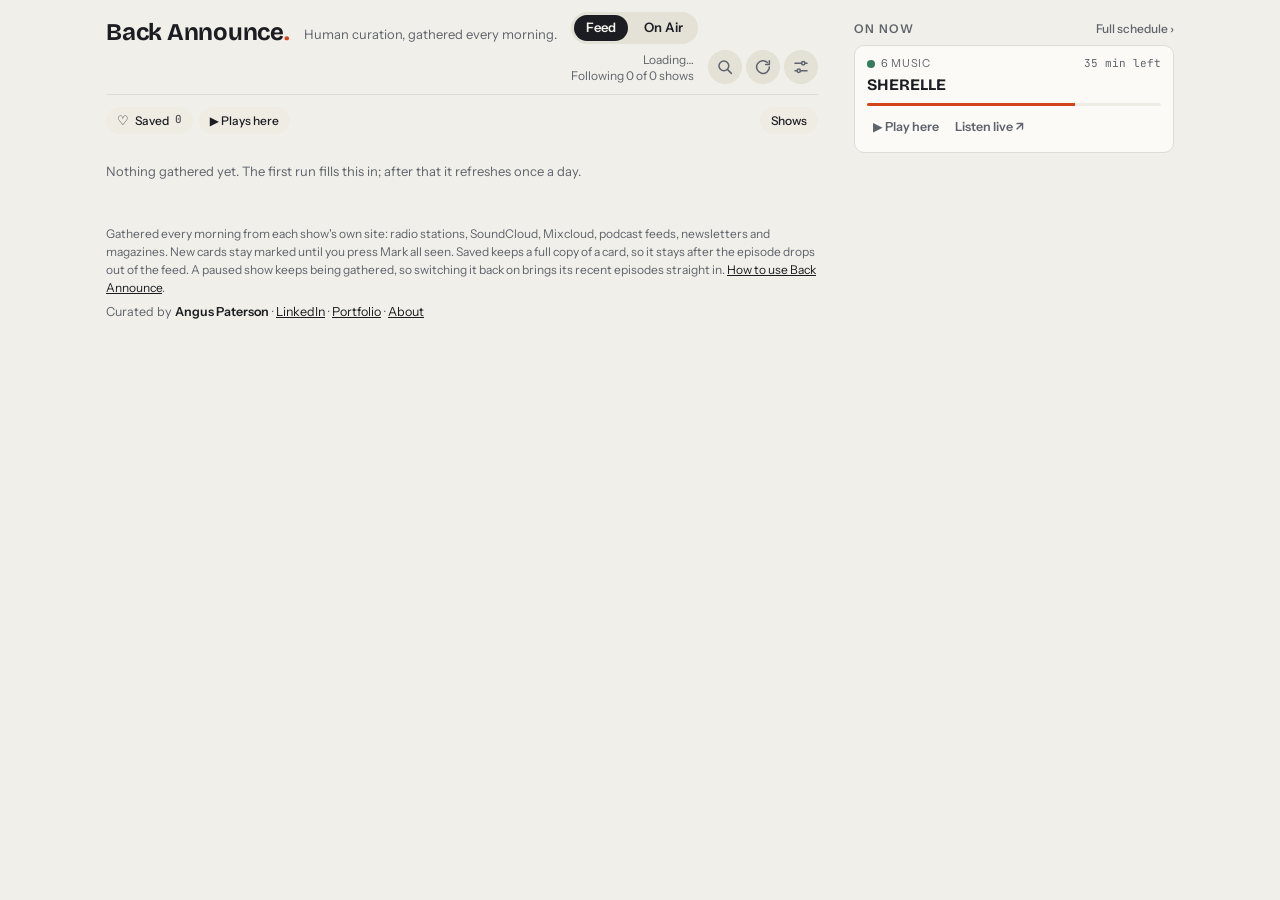
==== commit b3a705c3: "web: Sources as one list, newest episode first - The list is a single run sorted by newest episode, " ====
--- a/web/index.html
+++ b/web/index.html
@@ -233,8 +233,10 @@
 
   <h2>Sources</h2>
   <ul>
-    <li>Tap the <b>Sources</b> chip at the end of the row. Each source has a switch; <b>Pause group</b> and <b>Resume group</b> do a whole group.</li>
-    <li><b>All, Following, Paused</b> filter the list. <b>Keep only my original 20</b>, the "added 1 Oct" and "added 11 Oct" buttons and <b>Resume everything</b> work on whole batches.</li>
+    <li>Tap the <b>Sources</b> chip at the end of the row. Each source has a switch, and the list starts with the newest episode, so quiet sources sink to the bottom.</li>
+    <li><b>All, Following, Paused</b> filter the list. To bring one back, tap <b>Paused</b> and switch it on; it stays in view until you change the filter.</li>
+    <li><b>Sort</b> changes the order: newest episode, recently added, A to Z, or <b>By category</b>, which groups them and adds <b>Pause group</b> and <b>Resume group</b>.</li>
+    <li><b>Bulk changes</b>, at the top, opens <b>Keep only my original 20</b>, the "added 1 Oct" and "added 11 Oct" buttons and <b>Resume everything</b>.</li>
     <li>The right-hand column shows the date of the newest item, or <b>failed</b> (the last fetch didn't work, the older items are kept), or <b>link only</b> (the site refused the gatherer, and the card opens the site instead).</li>
     <li>Tap a name to open that source's page.</li>
   </ul>
--- a/web/app.css
+++ b/web/app.css
@@ -1,8 +1,8 @@
 /* Back Announce. Tokens and layout ported from the Claude version: one column of cards for the feed,
    a listings page with a time rail for On Air. */
 :root{
-  --bg:#f0efe9; --panel:#fbfaf6; --fg:#1b1d22; --muted:#6b6f78; --line:#dedcd3;
-  --accent:#d3441c; --accent-ink:#ffffff; --live:#d3441c; --soft:#efece3; --chip:#e4e1d6; --chip-on:#1b1d22; --chip-on-fg:#f5f4ef; --new:#d3441c; --shadow:0 1px 2px rgba(27,29,34,.06);
+  --bg:#f0efe9; --panel:#fbfaf6; --fg:#1b1d22; --muted:#5f636c; --line:#dedcd3;
+  --accent:#d3441c; --accent-ink:#ffffff; --live:#d3441c; --soft:#efece3; --chip:#e4e1d6; --chip-on:#1b1d22; --chip-on-fg:#f5f4ef; --new:#c03c16; --shadow:0 1px 2px rgba(27,29,34,.06);
   --display:"Bricolage Grotesque","Instrument Sans",system-ui,sans-serif;
   --body:"Instrument Sans",system-ui,-apple-system,"Segoe UI",sans-serif;
   --mono:"JetBrains Mono",ui-monospace,SFMono-Regular,Menlo,monospace;
@@ -216,6 +216,14 @@
 .fd .srow .st.bad{color:var(--accent)}
 .fd .srow .tg{grid-row:1/span 2}
 .fd .srow.off .n,.fd .srow.off .m{opacity:.5}
+.fd .srow .cat{white-space:nowrap}
+.fd .srow .cat .sw{display:inline-block;width:7px;height:7px;border-radius:50%;background:var(--sc);margin-right:5px;vertical-align:1px}
+.fd .sortrow{align-items:center}
+.fd .sortrow .lbl{font-size:12px;color:var(--muted);margin-right:2px}
+.fd details.bulk{border:1px solid var(--line);border-radius:10px;padding:0 12px}
+.fd details.bulk summary{cursor:pointer;padding:10px 0;font-weight:600;font-size:13px;color:var(--muted)}
+.fd details.bulk[open] summary{color:var(--fg)}
+.fd details.bulk .row{padding-bottom:12px}
 .fd .srclink{font-weight:600;text-align:left;padding:0}
 .fd .srclink:hover{text-decoration:underline}
 .fd .tg{width:38px;height:22px;border-radius:999px;background:var(--chip);position:relative;flex:none;transition:background .15s}
@@ -251,7 +259,7 @@
 .oa .row .s{font-size:11px;letter-spacing:.05em;text-transform:uppercase;color:var(--muted);white-space:nowrap;display:flex;align-items:center;gap:5px;padding-top:2px}
 .oa .row .s .sw{width:7px;height:7px;border-radius:50%;background:var(--sc)}
 .oa .row.past{opacity:.45}
-.oa .row.live .t{color:var(--live)}
+.oa .row.live .t{color:var(--new)}
 .oa .days{display:flex;gap:4px;margin-bottom:8px;overflow-x:auto;padding-bottom:2px}
 .oa .days button{flex:1 0 auto;padding:6px 8px;border-radius:6px;background:var(--chip);font-size:12.5px;font-weight:600;min-width:44px}
 .oa .days button[aria-pressed="true"]{background:var(--chip-on);color:var(--chip-on-fg)}
@@ -378,6 +386,10 @@
   .fd .card .who .t,.fd .who-t .sub,.fd .tag,.fd .srow .m,.fd .srow .st{font-size:12.5px}
   .fd .sgh .btn{min-height:32px;padding:4px 10px;font-size:12.5px}
   .player .pb{min-height:36px;padding-inline:12px}
+  .player .pclose{min-width:40px;min-height:40px;padding:6px 10px}
+  /* The switches and show names look the same but take a finger-sized tap. */
+  .fd .tg::before{content:"";position:absolute;inset:-9px -4px}
+  .fd .srclink{padding-block:8px}
 }
 
 /* ---- the opening screen ---- */
@@ -403,6 +415,10 @@
   body[data-tab="feed"]{max-width:1100px;display:grid;grid-template-columns:minmax(0,1fr) 320px;column-gap:36px;align-items:start}
   body[data-tab="feed"] > header.top,body[data-tab="feed"] > main{grid-column:1;min-width:0}
   body[data-tab="feed"] > .side{display:block;grid-column:2;grid-row:1 / span 2;position:sticky;top:0;max-height:100vh;overflow:auto;padding-block:20px 24px}
+  /* The player and messages sit over the feed column, not across both. The column's centre is
+     half the side column and gap (320 + 36) left of the page's centre, whatever the window width. */
+  body[data-tab="feed"] .player,body[data-tab="feed"] .toast{left:calc(50% - 178px)}
+  body[data-tab="feed"] .player{width:min(680px,calc(min(1100px,100%) - 388px))}
 }
 .side section{margin-bottom:22px}
 .side h2{font-size:12px;letter-spacing:.1em;text-transform:uppercase;color:var(--muted);font-family:var(--body);font-weight:600;margin-bottom:8px;display:flex;justify-content:space-between;align-items:baseline}
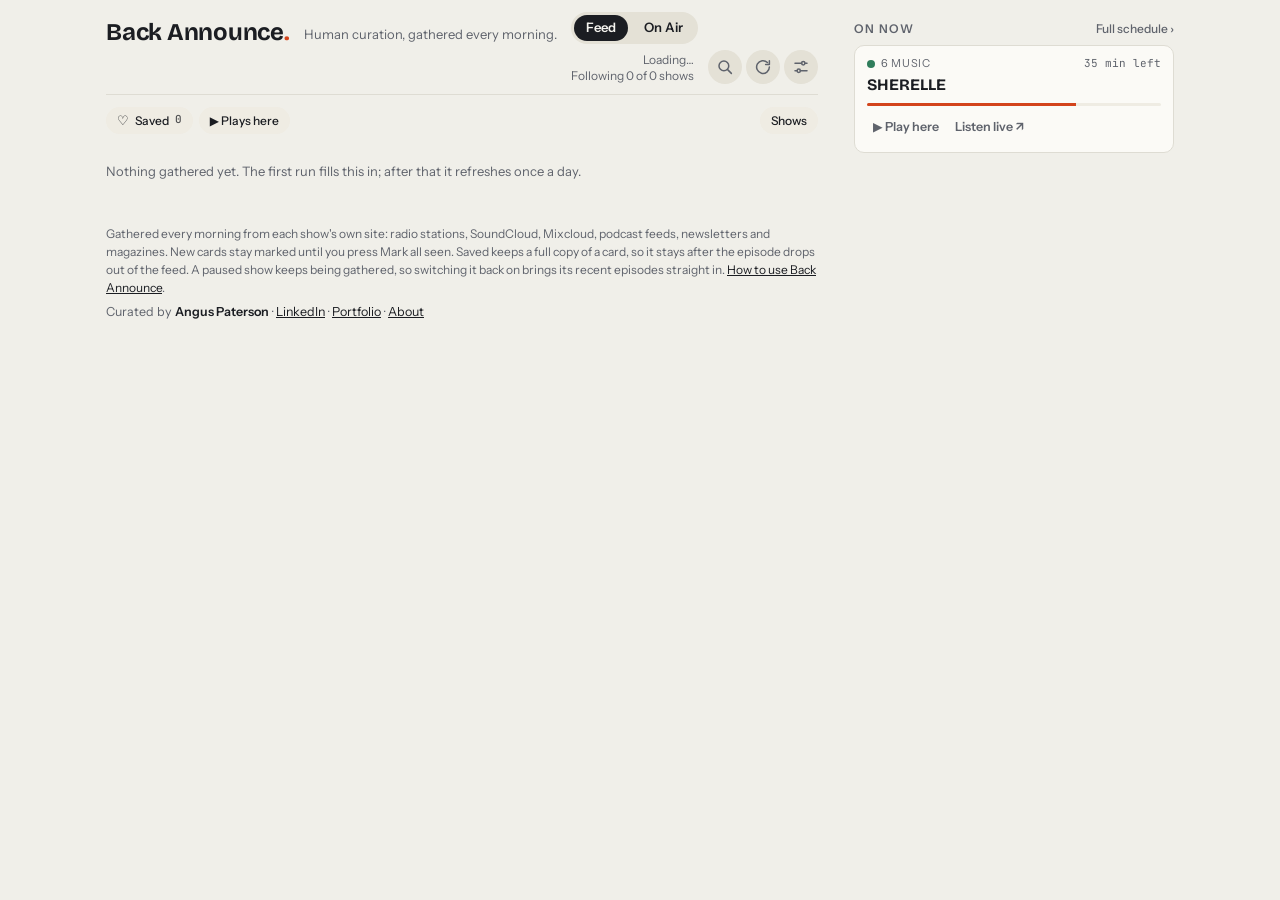
==== commit 8f847e7a: "web: link preview card with the two sentences running on "...and music writers. One timeline. No alg" ====
--- a/web/index.html
+++ b/web/index.html
@@ -11,7 +11,7 @@
 <meta property="og:title" content="Back Announce: human curation, gathered every morning">
 <meta property="og:description" content="Hand-picked radio shows, mixes, podcasts and music writers in one timeline. No algorithm, no account.">
 <meta property="og:url" content="https://angusthomaspaterson.github.io/back-announce/">
-<meta property="og:image" content="https://angusthomaspaterson.github.io/back-announce/icons/preview.png">
+<meta property="og:image" content="https://angusthomaspaterson.github.io/back-announce/icons/preview.png?v=2">
 <meta property="og:image:width" content="1200">
 <meta property="og:image:height" content="630">
 <meta name="twitter:card" content="summary_large_image">
@@ -147,8 +147,8 @@
   <ul>
     <li>You start with Angus's feed. Tap <b>Shows</b> at the end of the row of chips to see every show in the catalogue, each with a switch. Switch off what you don't want, and switch on anything he has paused.</li>
     <li>On that screen, the search box finds a show by name. <b>New</b> lists shows added in the last three weeks.</li>
-    <li><b>Pause show</b> on a card does the same as its switch: the show leaves your feed until you switch it back on.</li>
-    <li>The coloured chips (NTS, BBC, Bass and so on) hide or show a whole category. <b>▶ Plays here</b> shows only episodes you can play inside the app.</li>
+    <li><b>Pause show</b> on a card does the same as its switch: the show leaves your feed until you switch it back on. To bring one back, tap <b>paused</b> at the end of the filter row: the latest you paused is at the top.</li>
+    <li>The coloured chips (NTS, BBC, Bass and so on) narrow the feed: tap <b>triple j</b> to see only triple j, tap another to add it, and tap <b>All</b> to see everything again. Nothing is paused. <b>▶ Plays here</b> shows only episodes you can play inside the app.</li>
     <li>Know a show that belongs here? <b>Suggest a show</b>, on the Shows screen, sends Angus the link.</li>
   </ul>
 
@@ -165,7 +165,7 @@
 
   <h2>Listening here</h2>
   <ul>
-    <li><b>▶ Play</b> plays the episode in the player at the bottom, where the audio allows it. Your phone's lock screen shows it too.</li>
+    <li><b>▶ Play</b> plays the episode in the player at the bottom, where the audio allows it: podcasts, triple j and Double J, Rinse FM and SoundCloud shows among them. Your phone's lock screen shows it too.</li>
     <li>Stop part way and the button says <b>Resume</b> with the time; it picks up where you left off. A thin bar on the card shows how far you got, and <b>Played ✓</b> marks one you finished.</li>
     <li><b>+ Up next</b> lines an episode up to play after the current one. The player shows what's next.</li>
     <li>In the player, <b>−15s</b> and <b>+30s</b> skip, and the speed button cycles through 1×, 1.25×, 1.5×, 2× and 0.75×.</li>
@@ -215,12 +215,12 @@
     <li><b>Newest first,</b> under day headings in Perth time. <b>New</b> marks anything since you last pressed <b>Mark all seen</b>; the number on the Feed tab counts them.</li>
     <li><b>Tap a card's text</b> to read all of it. On a First Floor recommendations card this also lists each record with its link.</li>
     <li><b>Tap the round initials or the source's name</b> to see everything stored from that source. <b>Back</b> returns you to the same spot.</li>
-    <li><b>Group chips</b> (Bass, NTS, Writing and so on) hide or show a group. This is remembered on this device only.</li>
+    <li><b>Group chips</b> (Bass, NTS, Writing and so on) narrow the feed: with everything showing, tapping one shows only that group; tap others to add them, and <b>All</b> (or the last one left) shows everything again. This is remembered on this device only and pauses nothing.</li>
     <li><b>Open</b> goes to the episode or article. <b>Play</b> plays it in the player at the bottom; the lock screen shows it, with play, pause, back 15 seconds and forward 30. The player also has a speed button, and <b>+ Up next</b> on a card queues an episode.</li>
     <li>Each device remembers where you stopped an episode: the button then says <b>Resume</b> with the time, and a finished one shows <b>Played ✓</b>. This is kept on the device, not in GitHub.</li>
     <li><b>Search</b> (the magnifying glass) looks through every recent episode's title, description and tracklist, and every source.</li>
     <li><b>Save</b> (the heart) keeps a full copy in Saved, so it stays after the episode drops out of the feed.</li>
-    <li><b>Pause source</b> hides that source on every device. It is still gathered, so resuming it brings its recent episodes straight back.</li>
+    <li><b>Pause source</b> hides that source on every device. It is still gathered, so resuming it brings its recent episodes straight back. The <b>paused</b> chip at the end of the filter row opens the Paused list, most recently paused first, where its switch turns it back on.</li>
     <li>Every Save, Pause and Mark all seen shows a message at the bottom with <b>Undo</b>.</li>
     <li><b>Refresh</b> (the circular arrow, top right) fetches the latest feed and any changes from your other device. It also happens by itself when you come back to the app after a few minutes.</li>
   </ul>
@@ -282,7 +282,7 @@
   <h2>Opening links in other apps</h2>
   <ul>
     <li>On the Pixel, links open in their own apps: SoundCloud, Mixcloud, Spotify, NTS, YouTube, KEXP, BBC Sounds, and ABC listen for triple j and Double J. If an app isn't installed, the link opens the website instead.</li>
-    <li>Rinse FM links open the Rinse website, because the Rinse app doesn't accept links from other apps. For Rinse live, open the Rinse app yourself.</li>
+    <li>Rinse FM episodes play right here instead: <b>▶ Play</b> uses the replay Rinse publishes for each show, with resume, Up next and the lock screen. <b>Open</b> still goes to the Rinse website, because the Rinse app doesn't accept links from other apps. For Rinse live, use On Air or open the Rinse app yourself.</li>
     <li>Podcast episodes and Anjunadeep releases have a <b>Spotify</b> button. It opens Spotify searching for that episode or release, usually with the right one at the top. Mixes, radio shows and writing don't have one, because they are rarely on Spotify.</li>
   </ul>
 
--- a/web/app.css
+++ b/web/app.css
@@ -79,6 +79,9 @@
 
 /* ---- shared ---- */
 .filters{display:flex;flex-wrap:wrap;gap:6px;padding-block:12px 4px;align-items:center}
+.filters .chipsep{flex:none;align-self:stretch;width:1px;margin:4px 5px;background:var(--muted);opacity:.35}
+/* Where the chips wrap (tablets and laptops), each run starts its own line instead. */
+@media (min-width:641px){ .filters .chipsep{flex-basis:100%;height:0;margin:0;opacity:0} }
 .chip{border-radius:999px;padding:4px 10px;background:var(--chip);font-size:12px;font-weight:500;display:inline-flex;align-items:center;gap:6px;border:1px solid transparent}
 .chip .sw{width:8px;height:8px;border-radius:50%;background:var(--sc,var(--muted))}
 .chip[aria-pressed="true"]{background:var(--chip-on);color:var(--chip-on-fg)}
@@ -154,6 +157,7 @@
 .fd .chip.src{background:var(--soft);opacity:1}
 .fd .chip.playchip[aria-pressed="false"]{opacity:1;background:var(--soft)}
 .fd .chip.playchip[aria-pressed="true"]{background:var(--accent);color:var(--accent-ink)}
+.fd .chip.allchip{opacity:1;background:var(--soft);color:var(--fg);box-shadow:inset 0 0 0 1.5px var(--fg);font-weight:600}
 .fd .card.linkonly .ttl{font-size:16px}
 
 .fd .srchead{padding:12px 0 6px;border-bottom:1px solid var(--line);margin-bottom:4px}
@@ -371,6 +375,9 @@
 @media (max-width:640px){
   .fd .filters{flex-wrap:nowrap;overflow-x:auto;scrollbar-width:none;margin-inline:-16px;padding-inline:16px;scroll-padding-inline:16px}
   .fd .filters::-webkit-scrollbar{display:none}
+  /* The chip row runs into the side margins, so the sticky header does too; otherwise chips
+     scrolling up behind it show in the corners. */
+  header.top{margin-inline:-16px;padding-inline:16px}
   .fd .filters .chip{flex:none}
   .fd .filters .chip.act{margin-left:0}
 }
